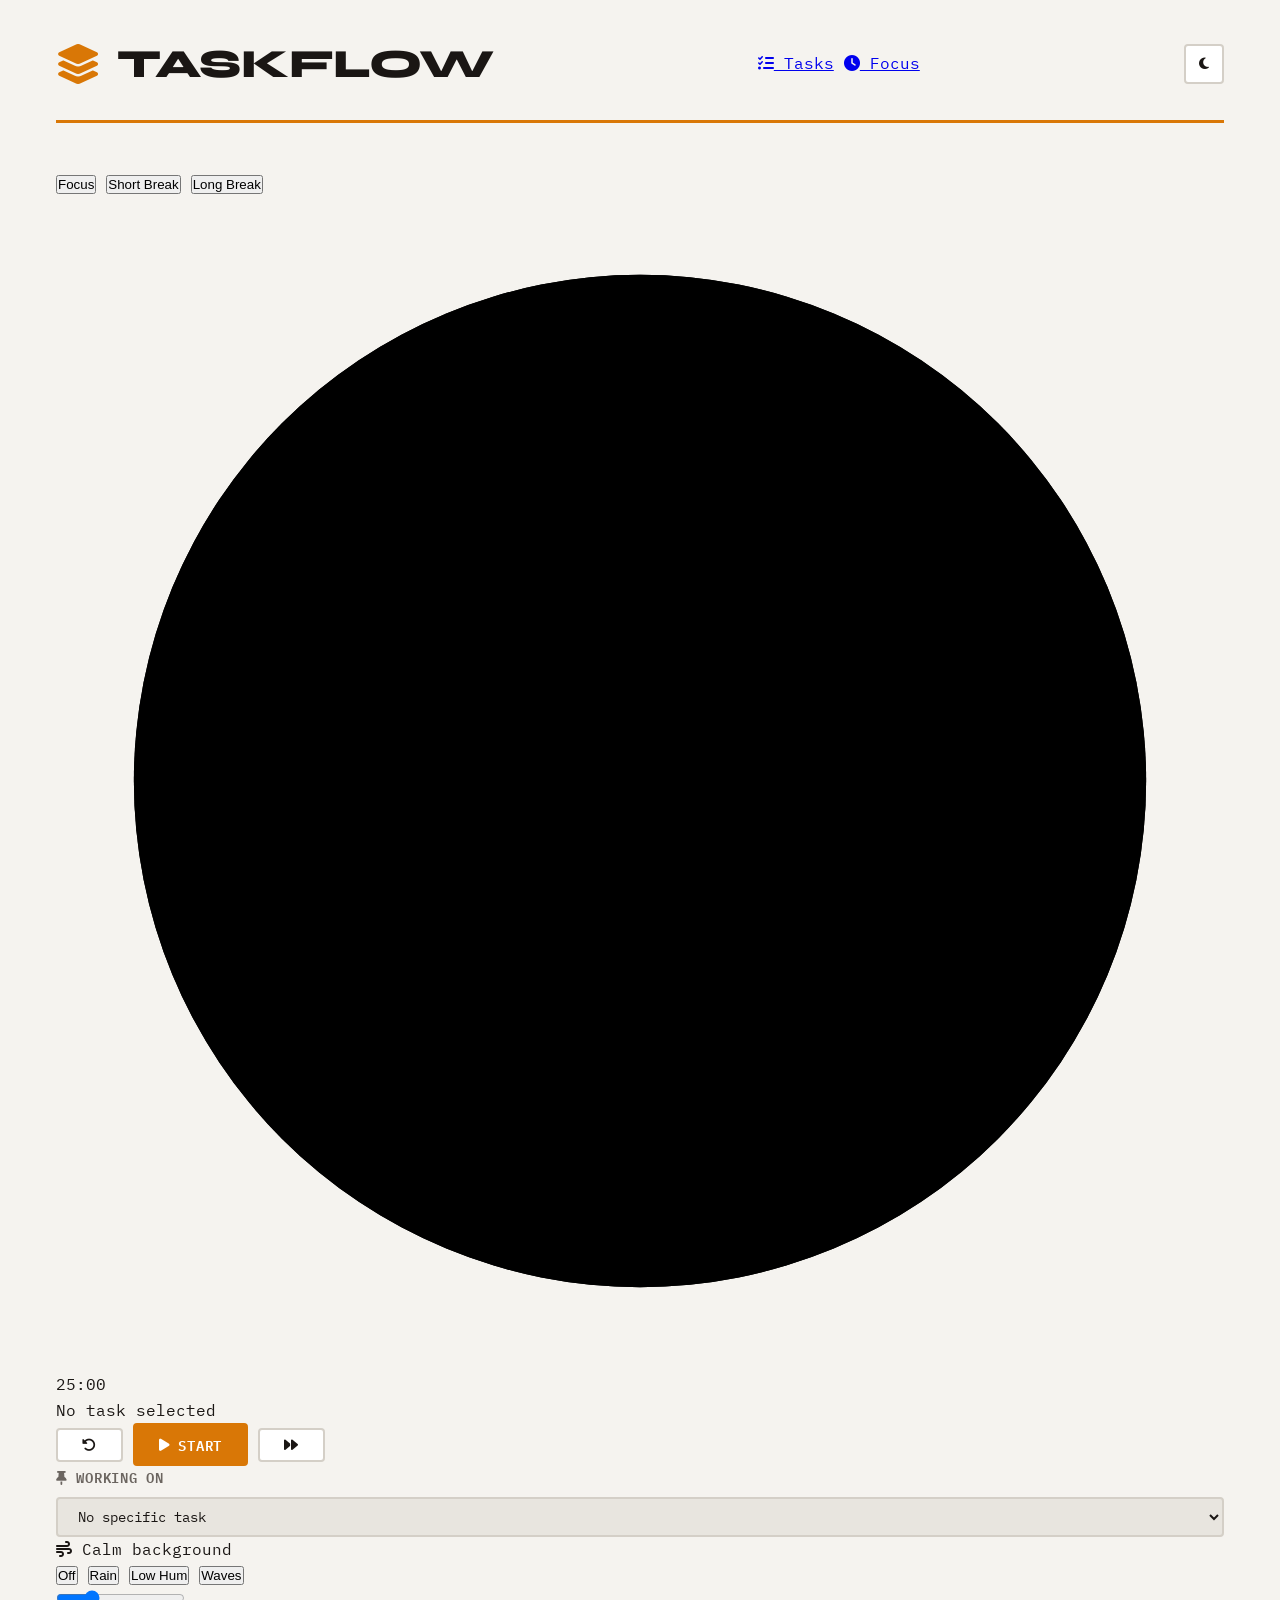
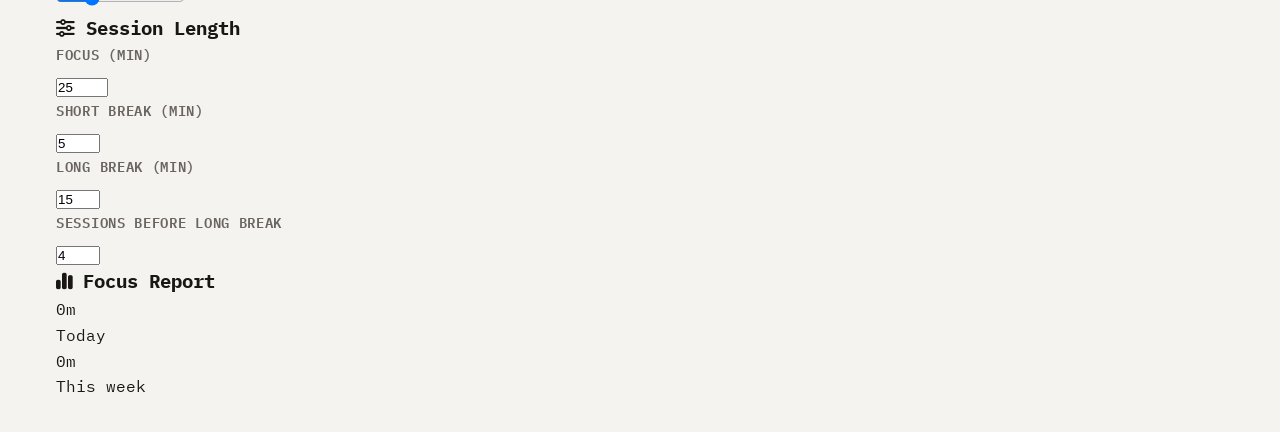
==== focus.html @ b72801f7 "added focus page" ====
<!--
Author: Sonia Amanyi
Purpose: Focus mode — a pomodoro-style timer built on top of TaskFlow's task list.
         Built this after Pomofocus and lifeat.io — wanted something that pulled
         directly from my own task list instead of a separate to-do system.
-->
<!DOCTYPE html>
<html lang="en">
<head>
    <meta charset="UTF-8">
    <meta name="viewport" content="width=device-width, initial-scale=1.0">
    <title>TaskFlow — Focus</title>

    <link rel="stylesheet" href="https://cdnjs.cloudflare.com/ajax/libs/font-awesome/6.4.2/css/all.min.css">
    <link rel="preconnect" href="https://fonts.googleapis.com">
    <link rel="preconnect" href="https://fonts.gstatic.com" crossorigin>
    <link href="https://fonts.googleapis.com/css2?family=Syne:wght@400;600;700;800&family=IBM+Plex+Mono:wght@400;500;600&display=swap" rel="stylesheet">

    <link rel="stylesheet" href="css/style.css">
    <link rel="stylesheet" href="css/animations.css">
    <link rel="stylesheet" href="css/focus.css">
</head>
<body>
    <div class="container">
        <header class="header">
            <div class="header-top">
                <div class="logo-section">
                    <i class="fas fa-layer-group"></i>
                    <h1>TaskFlow</h1>
                </div>
                <nav class="app-nav">
                    <a href="index.html"><i class="fas fa-list-check"></i> Tasks</a>
                    <a href="focus.html" class="active"><i class="fas fa-clock"></i> Focus</a>
                </nav>
                <div class="header-actions">
                    <button class="icon-btn" id="themeToggle" title="Toggle Theme">
                        <i class="fas fa-moon"></i>
                    </button>
                </div>
            </div>
        </header>

        <main class="focus-layout">
            <!-- Timer Column -->
            <section class="focus-main">
                <div class="mode-switch" id="modeSwitch">
                    <button class="mode-btn active" data-mode="focus">Focus</button>
                    <button class="mode-btn" data-mode="short">Short Break</button>
                    <button class="mode-btn" data-mode="long">Long Break</button>
                </div>

                <div class="timer-ring-wrap">
                    <svg class="timer-ring" viewBox="0 0 300 300">
                        <circle class="ring-track" cx="150" cy="150" r="130"></circle>
                        <circle class="ring-progress" id="ringProgress" cx="150" cy="150" r="130"></circle>
                    </svg>
                    <div class="timer-center">
                        <div class="timer-display" id="timerDisplay">25:00</div>
                        <div class="timer-task" id="timerTaskLabel">No task selected</div>
                    </div>
                </div>

                <div class="timer-controls">
                    <button class="btn btn-secondary" id="resetBtn"><i class="fas fa-rotate-left"></i></button>
                    <button class="btn btn-primary btn-lg" id="startPauseBtn"><i class="fas fa-play"></i> Start</button>
                    <button class="btn btn-secondary" id="skipBtn"><i class="fas fa-forward"></i></button>
                </div>

                <div class="session-dots" id="sessionDots"></div>

                <!-- Task picker -->
                <div class="task-picker">
                    <label for="focusTaskSelect"><i class="fas fa-thumbtack"></i> Working on</label>
                    <select id="focusTaskSelect">
                        <option value="">No specific task</option>
                    </select>
                </div>

                <!-- Ambient sound -->
                <div class="ambient-panel">
                    <span class="ambient-label"><i class="fas fa-wind"></i> Calm background</span>
                    <div class="ambient-options" id="ambientOptions">
                        <button class="ambient-btn" data-sound="none">Off</button>
                        <button class="ambient-btn" data-sound="rain">Rain</button>
                        <button class="ambient-btn" data-sound="hum">Low Hum</button>
                        <button class="ambient-btn" data-sound="waves">Waves</button>
                    </div>
                    <input type="range" id="ambientVolume" min="0" max="1" step="0.05" value="0.25">
                </div>
            </section>

            <!-- Sidebar: settings + reports -->
            <aside class="focus-side">
                <div class="side-card">
                    <h3><i class="fas fa-sliders"></i> Session Length</h3>
                    <div class="setting-row">
                        <label for="focusMinutes">Focus (min)</label>
                        <input type="number" id="focusMinutes" min="1" max="120" value="25">
                    </div>
                    <div class="setting-row">
                        <label for="shortBreakMinutes">Short break (min)</label>
                        <input type="number" id="shortBreakMinutes" min="1" max="60" value="5">
                    </div>
                    <div class="setting-row">
                        <label for="longBreakMinutes">Long break (min)</label>
                        <input type="number" id="longBreakMinutes" min="1" max="90" value="15">
                    </div>
                    <div class="setting-row">
                        <label for="sessionsBeforeLongBreak">Sessions before long break</label>
                        <input type="number" id="sessionsBeforeLongBreak" min="1" max="10" value="4">
                    </div>
                </div>

                <div class="side-card">
                    <h3><i class="fas fa-chart-simple"></i> Focus Report</h3>
                    <div class="report-stats">
                        <div class="report-stat">
                            <div class="report-num" id="todayMinutes">0m</div>
                            <div class="report-label">Today</div>
                        </div>
                        <div class="report-stat">
                            <div class="report-num" id="weekMinutes">0m</div>
                            <div class="report-label">This week</div>
                        </div>
                    </div>
                    <div class="week-bars" id="weekBars"></div>
                </div>
            </aside>
        </main>
    </div>

    <audio id="alarmSound" preload="auto"></audio>

    <script src="js/storage.js"></script>
    <script src="js/ambient.js"></script>
    <script src="js/focus.js"></script>
</body>
</html>
---- css/style.css ----
/* ================================
   CSS Variables & Theme Configuration
   ================================ */
:root {
    /* Typography - Distinctive fonts */
    --font-display: 'Syne', sans-serif;
    --font-mono: 'IBM Plex Mono', monospace;
    
    /* Light Theme Colors - Muted earth tones with vibrant accents */
    --color-bg-primary: #f5f3ef;
    --color-bg-secondary: #ffffff;
    --color-bg-tertiary: #e8e5df;
    --color-text-primary: #1a1614;
    --color-text-secondary: #6b6560;
    --color-text-tertiary: #9c948e;
    
    /* Accent Colors - Bold and distinctive */
    --color-accent-primary: #d97706; /* Amber */
    --color-accent-secondary: #059669; /* Emerald */
    --color-accent-tertiary: #dc2626; /* Red */
    
    /* Priority Colors */
    --color-priority-high: #dc2626;
    --color-priority-medium: #f59e0b;
    --color-priority-low: #10b981;
    
    /* UI Elements */
    --color-border: #d4cfc7;
    --color-shadow: rgba(26, 22, 20, 0.08);
    --color-overlay: rgba(26, 22, 20, 0.6);
    
    /* Spacing */
    --spacing-xs: 0.25rem;
    --spacing-sm: 0.5rem;
    --spacing-md: 1rem;
    --spacing-lg: 1.5rem;
    --spacing-xl: 2rem;
    --spacing-2xl: 3rem;
    
    /* Border Radius */
    --radius-sm: 4px;
    --radius-md: 8px;
    --radius-lg: 12px;
    
    /* Transitions */
    --transition-fast: 0.15s ease;
    --transition-base: 0.3s ease;
    --transition-slow: 0.5s ease;
}

/* Dark Theme */
body.dark-theme {
    --color-bg-primary: #1a1614;
    --color-bg-secondary: #2d2823;
    --color-bg-tertiary: #3d3732;
    --color-text-primary: #f5f3ef;
    --color-text-secondary: #c2bdb6;
    --color-text-tertiary: #9c948e;
    
    --color-border: #4a4340;
    --color-shadow: rgba(0, 0, 0, 0.3);
    --color-overlay: rgba(0, 0, 0, 0.7);
}

/* ================================
   Base Styles & Reset
   ================================ */
* {
    margin: 0;
    padding: 0;
    box-sizing: border-box;
}

body {
    font-family: var(--font-mono);
    background-color: var(--color-bg-primary);
    color: var(--color-text-primary);
    line-height: 1.6;
    overflow-x: hidden;
    transition: background-color var(--transition-base), color var(--transition-base);
}

/* Particles Background */
#particles-js {
    position: fixed;
    top: 0;
    left: 0;
    width: 100%;
    height: 100%;
    z-index: -1;
    opacity: 0.4;
}

/* ================================
   Container & Layout
   ================================ */
.container {
    max-width: 1200px;
    margin: 0 auto;
    padding: var(--spacing-xl) var(--spacing-md);
    position: relative;
    z-index: 1;
}

/* ================================
   Header Section
   ================================ */
.header {
    margin-bottom: var(--spacing-2xl);
}

.header-top {
    display: flex;
    justify-content: space-between;
    align-items: center;
    margin-bottom: var(--spacing-xl);
    padding-bottom: var(--spacing-lg);
    border-bottom: 3px solid var(--color-accent-primary);
}

.logo-section {
    display: flex;
    align-items: center;
    gap: var(--spacing-md);
}

.logo-section i {
    font-size: 2.5rem;
    color: var(--color-accent-primary);
}

.logo-section h1 {
    font-family: var(--font-display);
    font-size: 2.5rem;
    font-weight: 800;
    letter-spacing: -0.02em;
    text-transform: uppercase;
}

.header-actions {
    display: flex;
    gap: var(--spacing-sm);
}

/* Stats Container */
.stats-container {
    display: grid;
    grid-template-columns: repeat(auto-fit, minmax(200px, 1fr));
    gap: var(--spacing-md);
}

.stat-card {
    background: var(--color-bg-secondary);
    padding: var(--spacing-lg);
    border: 2px solid var(--color-border);
    border-radius: var(--radius-md);
    text-align: center;
    transition: transform var(--transition-fast), box-shadow var(--transition-fast);
}

.stat-card:hover {
    transform: translateY(-2px);
    box-shadow: 0 4px 12px var(--color-shadow);
}

.stat-number {
    font-family: var(--font-display);
    font-size: 2.5rem;
    font-weight: 700;
    color: var(--color-accent-primary);
    margin-bottom: var(--spacing-xs);
}

.stat-label {
    font-size: 0.875rem;
    text-transform: uppercase;
    letter-spacing: 0.05em;
    color: var(--color-text-secondary);
    font-weight: 500;
}

/* ================================
   Buttons
   ================================ */
.btn {
    font-family: var(--font-mono);
    font-size: 0.875rem;
    font-weight: 600;
    padding: var(--spacing-sm) var(--spacing-lg);
    border: 2px solid transparent;
    border-radius: var(--radius-sm);
    cursor: pointer;
    display: inline-flex;
    align-items: center;
    gap: var(--spacing-sm);
    text-transform: uppercase;
    letter-spacing: 0.05em;
    transition: all var(--transition-fast);
}

.btn-primary {
    background: var(--color-accent-primary);
    color: white;
    border-color: var(--color-accent-primary);
}

.btn-primary:hover {
    background: transparent;
    color: var(--color-accent-primary);
    transform: translateY(-2px);
    box-shadow: 0 4px 12px var(--color-shadow);
}

.btn-secondary {
    background: var(--color-bg-secondary);
    color: var(--color-text-primary);
    border-color: var(--color-border);
}

.btn-secondary:hover {
    border-color: var(--color-text-primary);
    transform: translateY(-2px);
}

.btn-danger {
    background: var(--color-accent-tertiary);
    color: white;
    border-color: var(--color-accent-tertiary);
}

.btn-danger:hover {
    background: transparent;
    color: var(--color-accent-tertiary);
}

.icon-btn {
    background: var(--color-bg-secondary);
    border: 2px solid var(--color-border);
    border-radius: var(--radius-sm);
    width: 40px;
    height: 40px;
    display: flex;
    align-items: center;
    justify-content: center;
    cursor: pointer;
    transition: all var(--transition-fast);
    color: var(--color-text-primary);
}

.icon-btn:hover {
    border-color: var(--color-accent-primary);
    color: var(--color-accent-primary);
    transform: translateY(-2px);
}

/* ================================
   Controls Section
   ================================ */
.controls-section {
    background: var(--color-bg-secondary);
    padding: var(--spacing-lg);
    border: 2px solid var(--color-border);
    border-radius: var(--radius-md);
    margin-bottom: var(--spacing-xl);
}

.control-group {
    display: flex;
    gap: var(--spacing-md);
    margin-bottom: var(--spacing-lg);
    flex-wrap: wrap;
}

.filters-group {
    display: grid;
    grid-template-columns: 2fr repeat(3, 1fr);
    gap: var(--spacing-md);
}

.search-box {
    position: relative;
    display: flex;
    align-items: center;
}

.search-box i {
    position: absolute;
    left: var(--spacing-md);
    color: var(--color-text-tertiary);
}

.search-box input {
    width: 100%;
    padding: var(--spacing-sm) var(--spacing-md) var(--spacing-sm) 2.5rem;
    font-family: var(--font-mono);
    font-size: 0.875rem;
    background: var(--color-bg-tertiary);
    border: 2px solid var(--color-border);
    border-radius: var(--radius-sm);
    color: var(--color-text-primary);
    transition: border-color var(--transition-fast);
}

.search-box input:focus {
    outline: none;
    border-color: var(--color-accent-primary);
}

.filter-item {
    display: flex;
    align-items: center;
    gap: var(--spacing-sm);
}

.filter-item label {
    color: var(--color-text-secondary);
}

.filter-item select {
    flex: 1;
    padding: var(--spacing-sm);
    font-family: var(--font-mono);
    font-size: 0.875rem;
    background: var(--color-bg-tertiary);
    border: 2px solid var(--color-border);
    border-radius: var(--radius-sm);
    color: var(--color-text-primary);
    cursor: pointer;
    transition: border-color var(--transition-fast);
}

.filter-item select:focus {
    outline: none;
    border-color: var(--color-accent-primary);
}

/* ================================
   Tasks Section
   ================================ */
.tasks-section {
    min-height: 400px;
}

#tasksContainer {
    display: grid;
    gap: var(--spacing-md);
}

/* Empty State */
.empty-state {
    text-align: center;
    padding: var(--spacing-2xl);
    background: var(--color-bg-secondary);
    border: 2px dashed var(--color-border);
    border-radius: var(--radius-md);
}

.empty-state i {
    font-size: 4rem;
    color: var(--color-text-tertiary);
    margin-bottom: var(--spacing-md);
}

.empty-state h3 {
    font-family: var(--font-display);
    font-size: 1.5rem;
    font-weight: 700;
    margin-bottom: var(--spacing-sm);
    color: var(--color-text-secondary);
}

.empty-state p {
    color: var(--color-text-tertiary);
}

/* Task Card */
.task-card {
    background: var(--color-bg-secondary);
    border: 2px solid var(--color-border);
    border-radius: var(--radius-md);
    padding: var(--spacing-lg);
    display: grid;
    grid-template-columns: auto 1fr auto;
    gap: var(--spacing-md);
    align-items: start;
    transition: all var(--transition-fast);
    position: relative;
    overflow: hidden;
}

.task-card::before {
    content: '';
    position: absolute;
    left: 0;
    top: 0;
    bottom: 0;
    width: 4px;
    background: var(--priority-color);
    transition: width var(--transition-fast);
}

.task-card:hover::before {
    width: 8px;
}

.task-card:hover {
    transform: translateX(4px);
    box-shadow: 0 4px 12px var(--color-shadow);
}

.task-card.completed {
    opacity: 0.6;
}

.task-card.completed .task-content {
    text-decoration: line-through;
}

/* Task Checkbox */
.task-checkbox {
    position: relative;
    width: 24px;
    height: 24px;
    margin-top: 4px;
}

.task-checkbox input[type="checkbox"] {
    position: absolute;
    opacity: 0;
    cursor: pointer;
    width: 100%;       
    height: 100%;
    z-index: 2; 
}

.task-checkbox .checkmark {
    position: absolute;
    top: 0;
    left: 0;
    width: 24px;
    height: 24px;
    background: var(--color-bg-tertiary);
    border: 2px solid var(--color-border);
    border-radius: var(--radius-sm);
    cursor: pointer;
    transition: all var(--transition-fast);
}

.task-checkbox input:checked ~ .checkmark {
    background: var(--color-accent-secondary);
    border-color: var(--color-accent-secondary);
}

.task-checkbox .checkmark::after {
    content: '\f00c';
    font-family: 'Font Awesome 6 Free';
    font-weight: 900;
    position: absolute;
    display: none;
    left: 50%;
    top: 50%;
    transform: translate(-50%, -50%);
    color: white;
    font-size: 0.75rem;
}

.task-checkbox input:checked ~ .checkmark::after {
    display: block;
}

/* Task Content */
.task-content {
    flex: 1;
}

.task-header {
    display: flex;
    align-items: center;
    gap: var(--spacing-sm);
    margin-bottom: var(--spacing-sm);
}

.task-title {
    font-family: var(--font-display);
    font-size: 1.125rem;
    font-weight: 600;
    color: var(--color-text-primary);
}

.task-category {
    display: inline-block;
    padding: var(--spacing-xs) var(--spacing-sm);
    background: var(--category-color);
    color: white;
    font-size: 0.75rem;
    font-weight: 600;
    border-radius: var(--radius-sm);
    text-transform: uppercase;
    letter-spacing: 0.05em;
}

.task-priority {
    display: inline-flex;
    align-items: center;
    gap: 0.25rem;
    padding: var(--spacing-xs) var(--spacing-sm);
    font-size: 0.75rem;
    font-weight: 600;
    border-radius: var(--radius-sm);
    text-transform: uppercase;
    letter-spacing: 0.05em;
}

.task-priority.high {
    background: rgba(220, 38, 38, 0.1);
    color: var(--color-priority-high);
}

.task-priority.medium {
    background: rgba(245, 158, 11, 0.1);
    color: var(--color-priority-medium);
}

.task-priority.low {
    background: rgba(16, 185, 129, 0.1);
    color: var(--color-priority-low);
}

.task-description {
    color: var(--color-text-secondary);
    margin-bottom: var(--spacing-sm);
    line-height: 1.5;
}

.task-meta {
    display: flex;
    align-items: center;
    gap: var(--spacing-md);
    font-size: 0.875rem;
    color: var(--color-text-tertiary);
}

.task-meta i {
    margin-right: 0.25rem;
}

/* Task Actions */
.task-actions {
    display: flex;
    gap: var(--spacing-xs);
}

.task-actions .icon-btn {
    width: 36px;
    height: 36px;
}

/* ================================
   Modal Styles
   ================================ */
.modal-overlay {
    position: fixed;
    top: 0;
    left: 0;
    width: 100%;
    height: 100%;
    background: var(--color-overlay);
    display: none;
    align-items: center;
    justify-content: center;
    z-index: 1000;
    padding: var(--spacing-md);
}

.modal-overlay.active {
    display: flex;
}

.modal-content {
    background: var(--color-bg-secondary);
    border: 2px solid var(--color-border);
    border-radius: var(--radius-lg);
    max-width: 600px;
    width: 100%;
    max-height: 90vh;
    overflow-y: auto;
    box-shadow: 0 20px 60px var(--color-shadow);
}

.modal-small {
    max-width: 400px;
}

.modal-header {
    padding: var(--spacing-lg);
    border-bottom: 2px solid var(--color-border);
    display: flex;
    justify-content: space-between;
    align-items: center;
}

.modal-header h2 {
    font-family: var(--font-display);
    font-size: 1.5rem;
    font-weight: 700;
    text-transform: uppercase;
}

.modal-footer {
    padding: var(--spacing-lg);
    border-top: 2px solid var(--color-border);
    display: flex;
    gap: var(--spacing-md);
    justify-content: flex-end;
}

/* ================================
   Form Styles
   ================================ */
form {
    padding: var(--spacing-lg);
}

.form-group {
    margin-bottom: var(--spacing-lg);
}

.form-row {
    display: grid;
    grid-template-columns: 1fr 1fr;
    gap: var(--spacing-md);
}

label {
    display: block;
    font-size: 0.875rem;
    font-weight: 600;
    text-transform: uppercase;
    letter-spacing: 0.05em;
    color: var(--color-text-secondary);
    margin-bottom: var(--spacing-sm);
}

input[type="text"],
input[type="date"],
textarea,
select {
    width: 100%;
    padding: var(--spacing-sm) var(--spacing-md);
    font-family: var(--font-mono);
    font-size: 0.875rem;
    background: var(--color-bg-tertiary);
    border: 2px solid var(--color-border);
    border-radius: var(--radius-sm);
    color: var(--color-text-primary);
    transition: border-color var(--transition-fast);
}

input:focus,
textarea:focus,
select:focus {
    outline: none;
    border-color: var(--color-accent-primary);
}

textarea {
    resize: vertical;
    min-height: 80px;
}

.category-input-group {
    display: flex;
    gap: var(--spacing-sm);
}

.category-input-group select {
    flex: 1;
}

/* Color Picker */
.color-picker {
    display: flex;
    align-items: center;
    gap: var(--spacing-md);
}

.color-picker input[type="color"] {
    width: 60px;
    height: 40px;
    padding: 2px;
    cursor: pointer;
}

.color-value {
    font-family: var(--font-mono);
    font-weight: 600;
    color: var(--color-text-secondary);
}

/* Confirm Modal */
.confirm-modal {
    text-align: center;
}

.confirm-icon {
    font-size: 3rem;
    color: var(--color-accent-tertiary);
    margin: var(--spacing-lg) 0;
}

.confirm-modal h3 {
    font-family: var(--font-display);
    font-size: 1.25rem;
    font-weight: 700;
    margin-bottom: var(--spacing-sm);
}

.confirm-modal p {
    color: var(--color-text-secondary);
    margin-bottom: var(--spacing-lg);
}

/* ================================
   Responsive Design
   ================================ */
@media (max-width: 768px) {
    .logo-section h1 {
        font-size: 1.75rem;
    }

    .stats-container {
        grid-template-columns: 1fr;
    }

    .filters-group {
        grid-template-columns: 1fr;
    }

    .form-row {
        grid-template-columns: 1fr;
    }

    .control-group {
        flex-direction: column;
    }

    .control-group .btn {
        width: 100%;
        justify-content: center;
    }
}

/* ================================
   Scrollbar Styling
   ================================ */
::-webkit-scrollbar {
    width: 8px;
    height: 8px;
}

::-webkit-scrollbar-track {
    background: var(--color-bg-tertiary);
}

::-webkit-scrollbar-thumb {
    background: var(--color-border);
    border-radius: var(--radius-sm);
}

::-webkit-scrollbar-thumb:hover {
    background: var(--color-text-tertiary);
}
---- css/animations.css ----
/* ================================
   Keyframe Animations
   ================================ */

/* Fade In Up */
@keyframes fadeInUp {
    from {
        opacity: 0;
        transform: translateY(20px);
    }
    to {
        opacity: 1;
        transform: translateY(0);
    }
}

/* Slide In Right */
@keyframes slideInRight {
    from {
        opacity: 0;
        transform: translateX(30px);
    }
    to {
        opacity: 1;
        transform: translateX(0);
    }
}

/* Slide In Left */
@keyframes slideInLeft {
    from {
        opacity: 0;
        transform: translateX(-30px);
    }
    to {
        opacity: 1;
        transform: translateX(0);
    }
}

/* Scale In */
@keyframes scaleIn {
    from {
        opacity: 0;
        transform: scale(0.9);
    }
    to {
        opacity: 1;
        transform: scale(1);
    }
}

/* Bounce In */
@keyframes bounceIn {
    0% {
        opacity: 0;
        transform: scale(0.3);
    }
    50% {
        opacity: 1;
        transform: scale(1.05);
    }
    70% {
        transform: scale(0.9);
    }
    100% {
        transform: scale(1);
    }
}

/* Shake */
@keyframes shake {
    0%, 100% {
        transform: translateX(0);
    }
    10%, 30%, 50%, 70%, 90% {
        transform: translateX(-5px);
    }
    20%, 40%, 60%, 80% {
        transform: translateX(5px);
    }
}

/* Pulse */
@keyframes pulse {
    0% {
        transform: scale(1);
    }
    50% {
        transform: scale(1.05);
    }
    100% {
        transform: scale(1);
    }
}

/* Slide Out Right */
@keyframes slideOutRight {
    from {
        opacity: 1;
        transform: translateX(0);
    }
    to {
        opacity: 0;
        transform: translateX(100px);
    }
}

/* Fade Out */
@keyframes fadeOut {
    from {
        opacity: 1;
    }
    to {
        opacity: 0;
    }
}

/* ================================
   Animation Classes
   ================================ */

/* Task Card Entrance Animation */
.task-card {
    animation: slideInRight 0.4s ease-out;
}

.task-card:nth-child(even) {
    animation: slideInLeft 0.4s ease-out;
}

/* Task Card Removal Animation */
.task-card.removing {
    animation: slideOutRight 0.4s ease-out forwards;
}

/* Modal Entrance */
.modal-overlay.active .modal-content {
    animation: scaleIn 0.3s ease-out;
}

/* Button Hover Animations */
.btn {
    position: relative;
    overflow: hidden;
}

.btn::before {
    content: '';
    position: absolute;
    top: 50%;
    left: 50%;
    width: 0;
    height: 0;
    border-radius: 50%;
    background: rgba(255, 255, 255, 0.1);
    transform: translate(-50%, -50%);
    transition: width 0.5s, height 0.5s;
}

.btn:hover::before {
    width: 300px;
    height: 300px;
}

/* Icon Button Rotation on Hover */
.icon-btn:hover i {
    animation: pulse 0.5s ease;
}

/* Loading State */
.loading {
    position: relative;
    pointer-events: none;
}

.loading::after {
    content: '';
    position: absolute;
    top: 50%;
    left: 50%;
    width: 20px;
    height: 20px;
    margin: -10px 0 0 -10px;
    border: 2px solid var(--color-accent-primary);
    border-top-color: transparent;
    border-radius: 50%;
    animation: spin 0.8s linear infinite;
}

@keyframes spin {
    to {
        transform: rotate(360deg);
    }
}

/* Checkbox Animation */
.task-checkbox .checkmark {
    transition: all 0.3s cubic-bezier(0.68, -0.55, 0.265, 1.55);
}

.task-checkbox input:checked ~ .checkmark {
    transform: scale(1.1);
}

.task-checkbox input:checked ~ .checkmark::after {
    animation: checkmarkBounce 0.4s ease-out;
}

@keyframes checkmarkBounce {
    0% {
        transform: translate(-50%, -50%) scale(0);
    }
    50% {
        transform: translate(-50%, -50%) scale(1.2);
    }
    100% {
        transform: translate(-50%, -50%) scale(1);
    }
}

/* Stats Counter Animation */
.stat-number {
    transition: all 0.5s cubic-bezier(0.68, -0.55, 0.265, 1.55);
}

.stat-number.updating {
    animation: pulse 0.5s ease;
}

/* Empty State Animation */
.empty-state {
    animation: fadeInUp 0.6s ease-out;
}

.empty-state i {
    animation: bounceIn 0.8s ease-out 0.2s both;
}

/* Form Input Focus Animation */
input:focus,
textarea:focus,
select:focus {
    animation: inputFocus 0.3s ease-out;
}

@keyframes inputFocus {
    0% {
        transform: scale(1);
    }
    50% {
        transform: scale(1.02);
    }
    100% {
        transform: scale(1);
    }
}

/* Theme Toggle Animation */
#themeToggle i {
    transition: transform 0.5s ease;
}

body.dark-theme #themeToggle i {
    transform: rotate(360deg);
}

/* Category Tag Hover */
.task-category {
    transition: all 0.3s ease;
}

.task-category:hover {
    transform: scale(1.05);
    box-shadow: 0 2px 8px rgba(0, 0, 0, 0.2);
}

/* Priority Badge Animation */
.task-priority {
    transition: all 0.3s ease;
}

.task-priority::before {
    content: '';
    display: inline-block;
    width: 6px;
    height: 6px;
    border-radius: 50%;
    margin-right: 4px;
    animation: pulse 2s ease-in-out infinite;
}

.task-priority.high::before {
    background: var(--color-priority-high);
}

.task-priority.medium::before {
    background: var(--color-priority-medium);
}

.task-priority.low::before {
    background: var(--color-priority-low);
}

/* Success Flash Animation */
@keyframes successFlash {
    0%, 100% {
        background: var(--color-bg-secondary);
    }
    50% {
        background: rgba(16, 185, 129, 0.1);
    }
}

.success-flash {
    animation: successFlash 0.6s ease-out;
}

/* Error Shake Animation */
.error-shake {
    animation: shake 0.5s ease-out;
}

/* Stagger Animation for Task Lists */
.task-card:nth-child(1) {
    animation-delay: 0.05s;
}

.task-card:nth-child(2) {
    animation-delay: 0.1s;
}

.task-card:nth-child(3) {
    animation-delay: 0.15s;
}

.task-card:nth-child(4) {
    animation-delay: 0.2s;
}

.task-card:nth-child(5) {
    animation-delay: 0.25s;
}

/* Reduced Motion Support */
@media (prefers-reduced-motion: reduce) {
    *,
    *::before,
    *::after {
        animation-duration: 0.01ms !important;
        animation-iteration-count: 1 !important;
        transition-duration: 0.01ms !important;
    }
}

/* ================================
   Hover Effects
   ================================ */

/* Card Lift Effect */
.task-card {
    will-change: transform;
}

/* Button Press Effect */
.btn:active,
.icon-btn:active {
    transform: translateY(0) scale(0.98);
}

/* Smooth Color Transitions */
* {
    transition-property: color, background-color, border-color;
    transition-duration: 0.2s;
    transition-timing-function: ease;
}

/* Exclude position and transform from default transitions */
*:not(.task-card):not(.btn):not(.icon-btn) {
    transition-property: color, background-color, border-color;
}
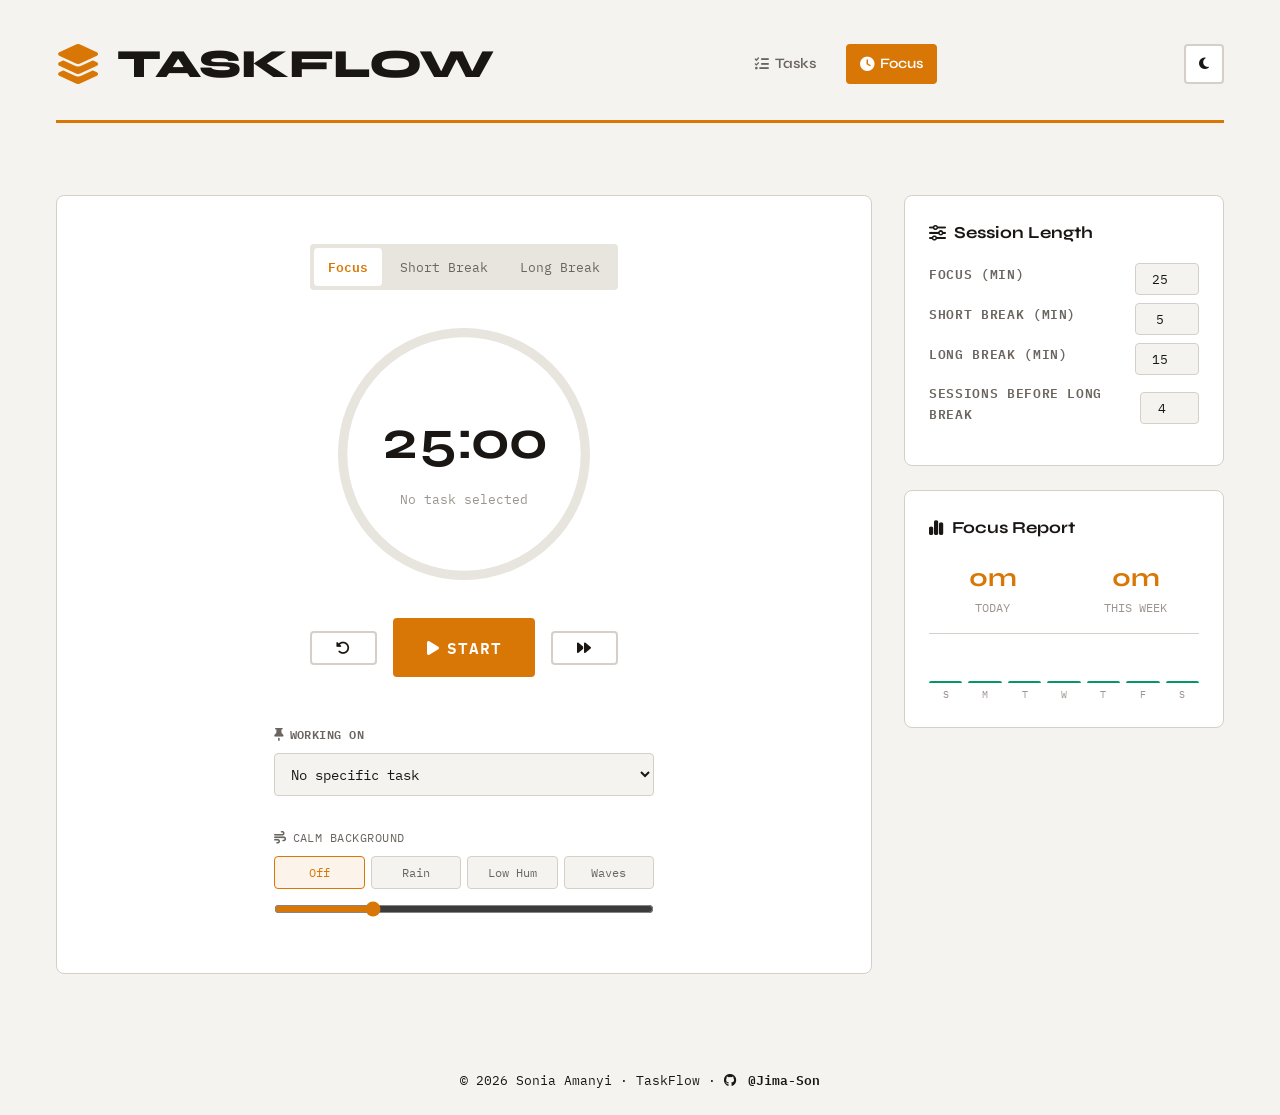
==== commit fa6663b5: "Add site footer to index and focus pages" ====
--- a/focus.html
+++ b/focus.html
@@ -134,5 +134,13 @@
     <script src="js/storage.js"></script>
     <script src="js/ambient.js"></script>
     <script src="js/focus.js"></script>
+    <footer class="site-footer">
+    <p>
+        © 2026 Sonia Amanyi · TaskFlow ·
+        <a href="https://github.com/Jima-Son" target="_blank" rel="noopener noreferrer">
+            <i class="fab fa-github"></i> @Jima-Son
+        </a>
+    </p>
+</footer>
 </body>
 </html>
--- a/css/style.css
+++ b/css/style.css
@@ -770,3 +770,36 @@
 ::-webkit-scrollbar-thumb:hover {
     background: var(--color-text-tertiary);
 }
+/* =========================
+   Site Footer
+   ========================= */
+
+.site-footer {
+    width: 100%;
+    padding: 24px 20px;
+    margin-top: 40px;
+    text-align: center;
+    font-family: 'IBM Plex Mono', monospace;
+    font-size: 0.8rem;
+    color: var(--text-muted);
+    border-top: 1px solid var(--border-color);
+}
+
+.site-footer p {
+    margin: 0;
+}
+
+.site-footer a {
+    color: inherit;
+    text-decoration: none;
+    font-weight: 600;
+    transition: color 0.2s ease;
+}
+
+.site-footer a:hover {
+    color: var(--primary-color);
+}
+
+.site-footer i {
+    margin-right: 4px;
+}
--- a/css/focus.css
+++ b/css/focus.css
@@ -0,0 +1,315 @@
+/* ================================
+   Focus Page — built on top of TaskFlow's existing tokens
+   ================================ */
+
+.app-nav {
+    display: flex;
+    gap: var(--spacing-md);
+}
+.app-nav a {
+    display: flex;
+    align-items: center;
+    gap: 6px;
+    padding: 8px 14px;
+    border-radius: var(--radius-sm);
+    color: var(--color-text-secondary);
+    text-decoration: none;
+    font-family: var(--font-display);
+    font-weight: 600;
+    font-size: 0.9rem;
+    transition: var(--transition-fast);
+}
+.app-nav a:hover { color: var(--color-text-primary); background: var(--color-bg-tertiary); }
+.app-nav a.active { color: var(--color-bg-secondary); background: var(--color-accent-primary); }
+
+.focus-layout {
+    display: grid;
+    grid-template-columns: 1fr 320px;
+    gap: var(--spacing-xl);
+    align-items: start;
+    padding-top: var(--spacing-lg);
+}
+@media (max-width: 860px) {
+    .focus-layout { grid-template-columns: 1fr; }
+}
+
+.focus-main {
+    background: var(--color-bg-secondary);
+    border: 1px solid var(--color-border);
+    border-radius: var(--radius-md);
+    padding: var(--spacing-2xl) var(--spacing-xl);
+    display: flex;
+    flex-direction: column;
+    align-items: center;
+    gap: var(--spacing-lg);
+}
+
+.mode-switch {
+    display: flex;
+    gap: 4px;
+    background: var(--color-bg-tertiary);
+    padding: 4px;
+    border-radius: var(--radius-sm);
+}
+.mode-btn {
+    border: none;
+    background: transparent;
+    color: var(--color-text-secondary);
+    font-family: var(--font-mono);
+    font-size: 0.82rem;
+    padding: 8px 14px;
+    border-radius: var(--radius-sm);
+    cursor: pointer;
+    transition: var(--transition-fast);
+}
+.mode-btn.active {
+    background: var(--color-bg-secondary);
+    color: var(--color-accent-primary);
+    font-weight: 600;
+}
+
+.timer-ring-wrap {
+    position: relative;
+    width: 280px;
+    height: 280px;
+}
+.timer-ring { width: 100%; height: 100%; transform: rotate(-90deg); }
+.ring-track {
+    fill: none;
+    stroke: var(--color-bg-tertiary);
+    stroke-width: 10;
+}
+.ring-progress {
+    fill: none;
+    stroke: var(--color-accent-primary);
+    stroke-width: 10;
+    stroke-linecap: round;
+    stroke-dasharray: 816.8;
+    stroke-dashoffset: 0;
+    transition: stroke-dashoffset 1s linear, stroke 0.3s ease;
+}
+.timer-center {
+    position: absolute;
+    inset: 0;
+    display: flex;
+    flex-direction: column;
+    align-items: center;
+    justify-content: center;
+    text-align: center;
+}
+.timer-display {
+    font-family: var(--font-display);
+    font-size: 3.4rem;
+    font-weight: 700;
+    letter-spacing: -0.02em;
+    color: var(--color-text-primary);
+    font-variant-numeric: tabular-nums;
+}
+.timer-task {
+    font-family: var(--font-mono);
+    font-size: 0.8rem;
+    color: var(--color-text-tertiary);
+    margin-top: 6px;
+    max-width: 200px;
+    overflow: hidden;
+    text-overflow: ellipsis;
+    white-space: nowrap;
+}
+
+.timer-controls {
+    display: flex;
+    align-items: center;
+    gap: var(--spacing-md);
+}
+.btn-lg { padding: 14px 32px; font-size: 1rem; }
+
+.session-dots {
+    display: flex;
+    gap: 8px;
+}
+.session-dot {
+    width: 8px; height: 8px;
+    border-radius: 50%;
+    background: var(--color-bg-tertiary);
+    transition: var(--transition-fast);
+}
+.session-dot.done { background: var(--color-accent-primary); }
+
+.task-picker, .ambient-panel {
+    width: 100%;
+    max-width: 380px;
+}
+.task-picker label, .ambient-label {
+    display: flex;
+    align-items: center;
+    gap: 6px;
+    font-family: var(--font-mono);
+    font-size: 0.78rem;
+    color: var(--color-text-secondary);
+    margin-bottom: 8px;
+    text-transform: uppercase;
+    letter-spacing: 0.04em;
+}
+#focusTaskSelect {
+    width: 100%;
+    padding: 10px 12px;
+    border: 1px solid var(--color-border);
+    border-radius: var(--radius-sm);
+    background: var(--color-bg-primary);
+    color: var(--color-text-primary);
+    font-family: var(--font-mono);
+    font-size: 0.9rem;
+}
+
+.ambient-panel { margin-top: var(--spacing-sm); }
+.ambient-options {
+    display: flex;
+    gap: 6px;
+    margin-bottom: 10px;
+}
+.ambient-btn {
+    flex: 1;
+    padding: 8px 6px;
+    border: 1px solid var(--color-border);
+    background: var(--color-bg-primary);
+    color: var(--color-text-secondary);
+    border-radius: var(--radius-sm);
+    font-family: var(--font-mono);
+    font-size: 0.75rem;
+    cursor: pointer;
+    transition: var(--transition-fast);
+}
+.ambient-btn.active {
+    border-color: var(--color-accent-primary);
+    color: var(--color-accent-primary);
+    background: rgba(217, 119, 6, 0.08);
+}
+#ambientVolume { width: 100%; accent-color: var(--color-accent-primary); }
+
+.focus-side {
+    display: flex;
+    flex-direction: column;
+    gap: var(--spacing-lg);
+}
+.side-card {
+    background: var(--color-bg-secondary);
+    border: 1px solid var(--color-border);
+    border-radius: var(--radius-md);
+    padding: var(--spacing-lg);
+}
+.side-card h3 {
+    font-family: var(--font-display);
+    font-size: 1.05rem;
+    display: flex;
+    align-items: center;
+    gap: 8px;
+    margin-bottom: var(--spacing-md);
+    color: var(--color-text-primary);
+}
+.setting-row {
+    display: flex;
+    justify-content: space-between;
+    align-items: center;
+    margin-bottom: var(--spacing-sm);
+    gap: var(--spacing-sm);
+}
+.setting-row label {
+    font-family: var(--font-mono);
+    font-size: 0.82rem;
+    color: var(--color-text-secondary);
+}
+.setting-row input {
+    width: 64px;
+    padding: 6px 8px;
+    border: 1px solid var(--color-border);
+    border-radius: var(--radius-sm);
+    background: var(--color-bg-primary);
+    color: var(--color-text-primary);
+    font-family: var(--font-mono);
+    text-align: center;
+}
+
+.report-stats {
+    display: flex;
+    gap: var(--spacing-md);
+    margin-bottom: var(--spacing-md);
+}
+.report-stat { flex: 1; text-align: center; }
+.report-num {
+    font-family: var(--font-display);
+    font-size: 1.6rem;
+    font-weight: 700;
+    color: var(--color-accent-primary);
+}
+.report-label {
+    font-family: var(--font-mono);
+    font-size: 0.72rem;
+    color: var(--color-text-tertiary);
+    text-transform: uppercase;
+}
+.week-bars {
+    display: flex;
+    align-items: flex-end;
+    gap: 6px;
+    height: 70px;
+    border-top: 1px solid var(--color-border);
+    padding-top: 10px;
+}
+.week-bar-col {
+    flex: 1;
+    display: flex;
+    flex-direction: column;
+    align-items: center;
+    gap: 4px;
+    height: 100%;
+    justify-content: flex-end;
+}
+.week-bar {
+    width: 100%;
+    background: var(--color-accent-secondary);
+    border-radius: 2px 2px 0 0;
+    min-height: 2px;
+    transition: height 0.4s ease;
+}
+.week-bar-day {
+    font-family: var(--font-mono);
+    font-size: 0.62rem;
+    color: var(--color-text-tertiary);
+}
+
+/* Break mode tint */
+body.mode-short .ring-progress, body.mode-long .ring-progress { stroke: var(--color-accent-secondary); }
+
+/* =========================
+   Site Footer
+   ========================= */
+
+.site-footer {
+    width: 100%;
+    padding: 24px 20px;
+    margin-top: 40px;
+    text-align: center;
+    font-family: 'IBM Plex Mono', monospace;
+    font-size: 0.8rem;
+    color: var(--text-muted);
+    border-top: 1px solid var(--border-color);
+}
+
+.site-footer p {
+    margin: 0;
+}
+
+.site-footer a {
+    color: inherit;
+    text-decoration: none;
+    font-weight: 600;
+    transition: color 0.2s ease;
+}
+
+.site-footer a:hover {
+    color: var(--primary-color);
+}
+
+.site-footer i {
+    margin-right: 4px;
+}
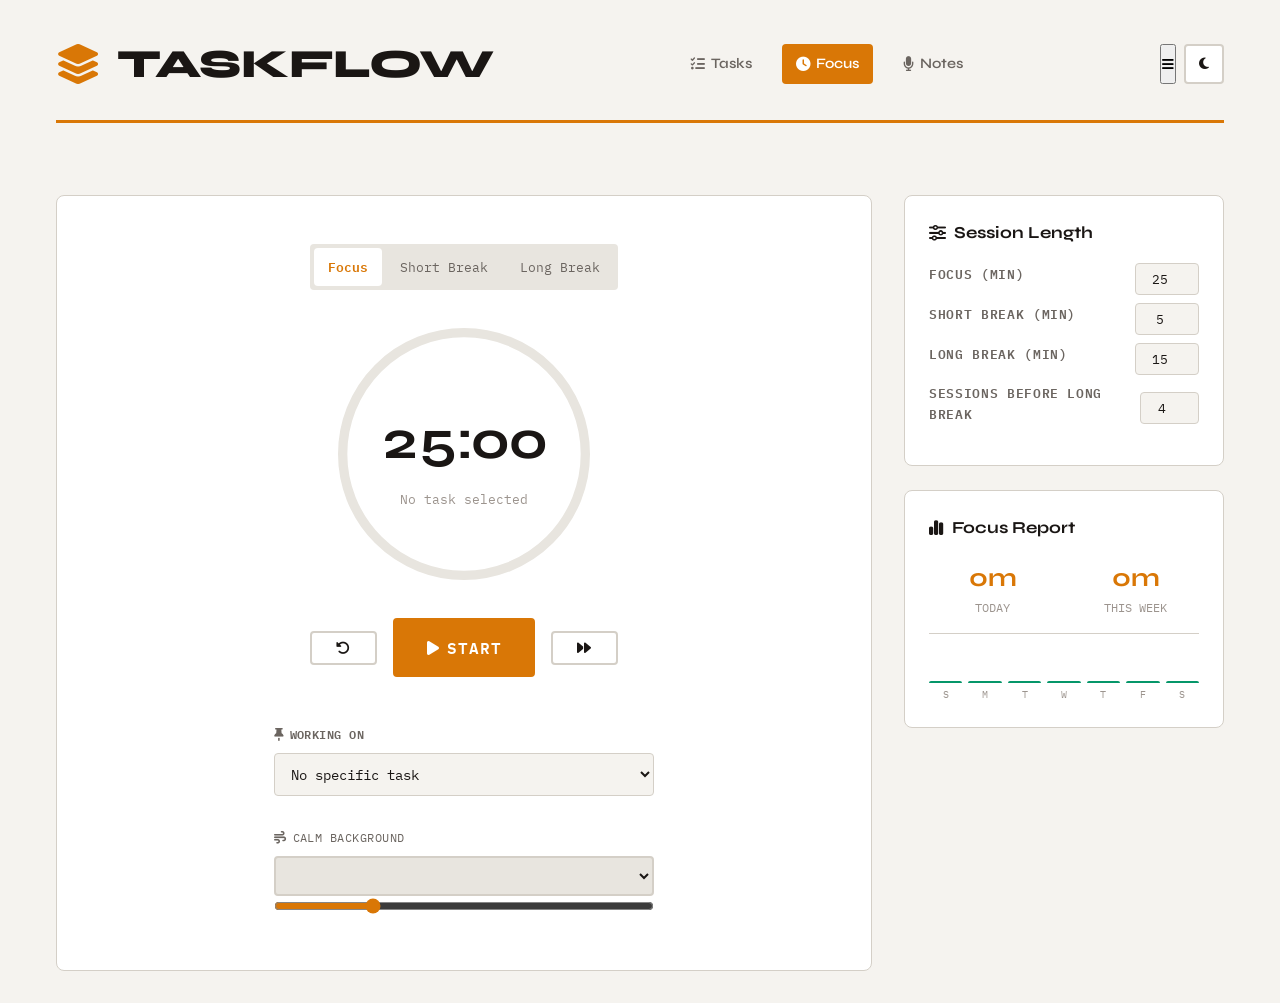
==== commit 63f59e85: "Add notes tab with voice dictation and save functionality" ====
--- a/focus.html
+++ b/focus.html
@@ -28,11 +28,13 @@
                     <i class="fas fa-layer-group"></i>
                     <h1>TaskFlow</h1>
                 </div>
-                <nav class="app-nav">
+                <nav class="app-nav" id="appNav">
                     <a href="index.html"><i class="fas fa-list-check"></i> Tasks</a>
                     <a href="focus.html" class="active"><i class="fas fa-clock"></i> Focus</a>
+                    <a href="notes.html"><i class="fas fa-microphone"></i> Notes</a>
                 </nav>
                 <div class="header-actions">
+                    <button class="nav-toggle" id="navToggle"><i class="fas fa-bars"></i></button>
                     <button class="icon-btn" id="themeToggle" title="Toggle Theme">
                         <i class="fas fa-moon"></i>
                     </button>
@@ -79,12 +81,7 @@
                 <!-- Ambient sound -->
                 <div class="ambient-panel">
                     <span class="ambient-label"><i class="fas fa-wind"></i> Calm background</span>
-                    <div class="ambient-options" id="ambientOptions">
-                        <button class="ambient-btn" data-sound="none">Off</button>
-                        <button class="ambient-btn" data-sound="rain">Rain</button>
-                        <button class="ambient-btn" data-sound="hum">Low Hum</button>
-                        <button class="ambient-btn" data-sound="waves">Waves</button>
-                    </div>
+                    <select id="ambientSelect" class="ambient-select"></select>
                     <input type="range" id="ambientVolume" min="0" max="1" step="0.05" value="0.25">
                 </div>
             </section>
@@ -129,18 +126,11 @@
         </main>
     </div>
 
-    <audio id="alarmSound" preload="auto"></audio>
+    <audio id="alarmSound" src="audio/alarm.mp3" preload="auto"></audio>
 
     <script src="js/storage.js"></script>
+    <script src="js/ui.js"></script>
     <script src="js/ambient.js"></script>
     <script src="js/focus.js"></script>
-    <footer class="site-footer">
-    <p>
-        © 2026 Sonia Amanyi · TaskFlow ·
-        <a href="https://github.com/Jima-Son" target="_blank" rel="noopener noreferrer">
-            <i class="fab fa-github"></i> @Jima-Son
-        </a>
-    </p>
-</footer>
 </body>
 </html>
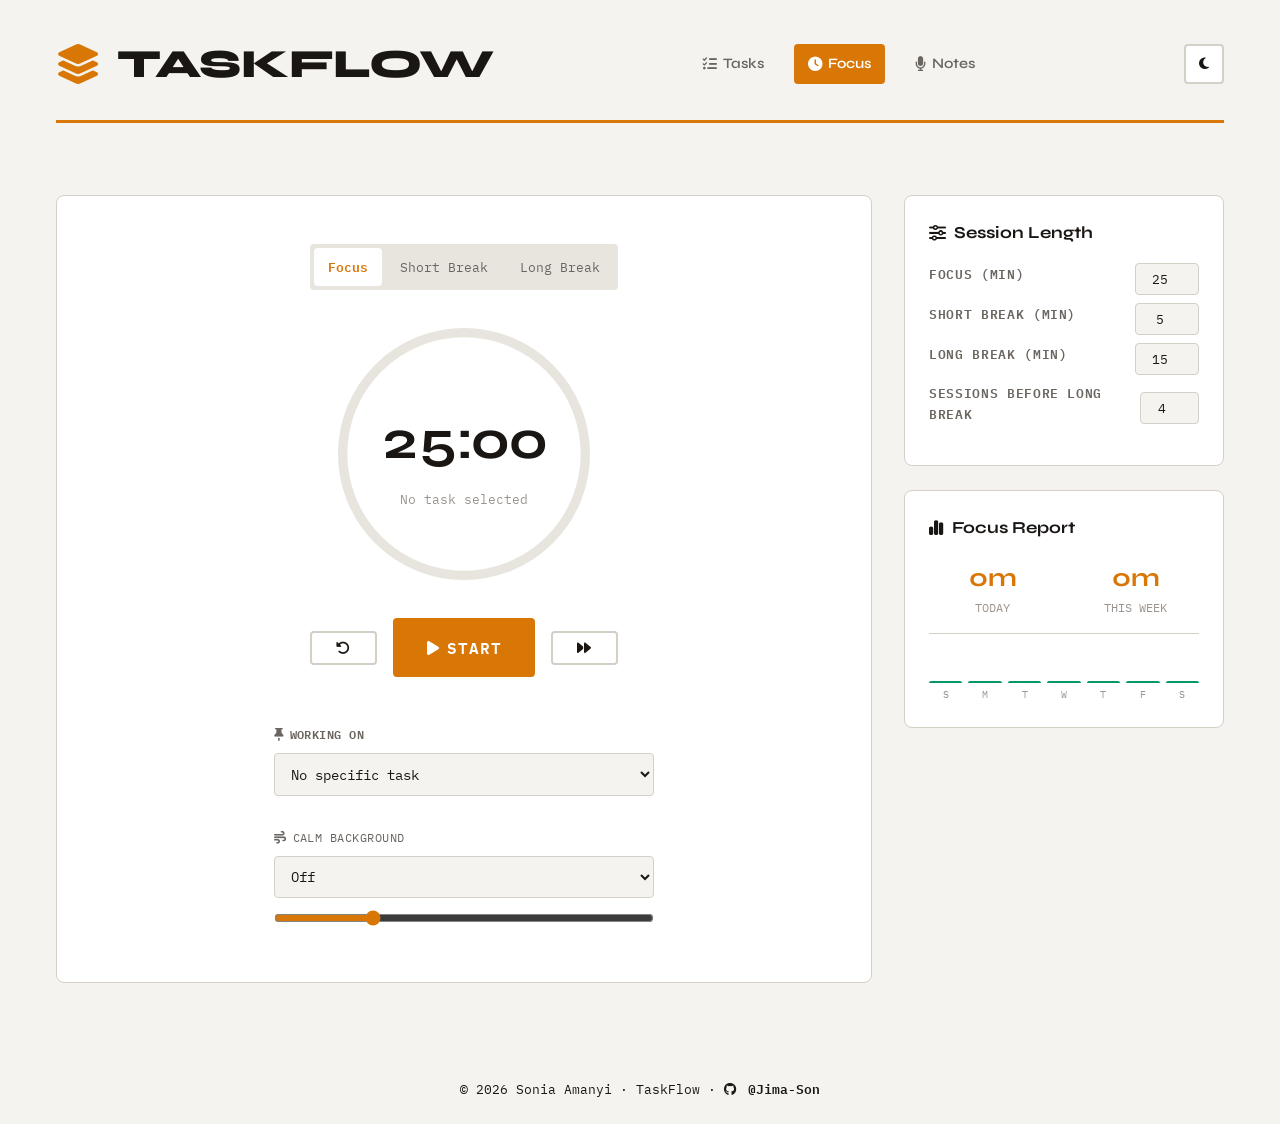
==== commit 525d698d: "Add site footer to index, focus, and notes pages" ====
--- a/focus.html
+++ b/focus.html
@@ -132,5 +132,14 @@
     <script src="js/ui.js"></script>
     <script src="js/ambient.js"></script>
     <script src="js/focus.js"></script>
+
+    <footer class="site-footer">
+    <p>
+        © 2026 Sonia Amanyi · TaskFlow ·
+        <a href="https://github.com/Jima-Son" target="_blank" rel="noopener noreferrer">
+            <i class="fab fa-github"></i> @Jima-Son
+        </a>
+    </p>
+</footer>
 </body>
 </html>
--- a/css/focus.css
+++ b/css/focus.css
@@ -162,27 +162,16 @@
 }
 
 .ambient-panel { margin-top: var(--spacing-sm); }
-.ambient-options {
-    display: flex;
-    gap: 6px;
+.ambient-select {
+    width: 100%;
+    padding: 10px 12px;
     margin-bottom: 10px;
-}
-.ambient-btn {
-    flex: 1;
-    padding: 8px 6px;
-    border: 1px solid var(--color-border);
+    border: 1px solid var(--color-border);
+    border-radius: var(--radius-sm);
     background: var(--color-bg-primary);
-    color: var(--color-text-secondary);
-    border-radius: var(--radius-sm);
-    font-family: var(--font-mono);
-    font-size: 0.75rem;
-    cursor: pointer;
-    transition: var(--transition-fast);
-}
-.ambient-btn.active {
-    border-color: var(--color-accent-primary);
-    color: var(--color-accent-primary);
-    background: rgba(217, 119, 6, 0.08);
+    color: var(--color-text-primary);
+    font-family: var(--font-mono);
+    font-size: 0.85rem;
 }
 #ambientVolume { width: 100%; accent-color: var(--color-accent-primary); }
 
@@ -280,36 +269,43 @@
 /* Break mode tint */
 body.mode-short .ring-progress, body.mode-long .ring-progress { stroke: var(--color-accent-secondary); }
 
-/* =========================
-   Site Footer
-   ========================= */
-
-.site-footer {
-    width: 100%;
-    padding: 24px 20px;
-    margin-top: 40px;
-    text-align: center;
-    font-family: 'IBM Plex Mono', monospace;
-    font-size: 0.8rem;
-    color: var(--text-muted);
-    border-top: 1px solid var(--border-color);
-}
-
-.site-footer p {
-    margin: 0;
-}
-
-.site-footer a {
-    color: inherit;
-    text-decoration: none;
-    font-weight: 600;
-    transition: color 0.2s ease;
-}
-
-.site-footer a:hover {
-    color: var(--primary-color);
-}
-
-.site-footer i {
-    margin-right: 4px;
-}+/* ================================
+   Mobile responsiveness
+   ================================ */
+.nav-toggle {
+    display: none;
+    background: none;
+    border: 1px solid var(--color-border);
+    color: var(--color-text-primary);
+    border-radius: var(--radius-sm);
+    width: 40px;
+    height: 40px;
+    font-size: 1.1rem;
+    cursor: pointer;
+}
+
+@media (max-width: 640px) {
+    .header-top {
+        flex-wrap: wrap;
+        row-gap: var(--spacing-sm);
+    }
+    .nav-toggle { display: inline-flex; align-items: center; justify-content: center; }
+
+    .app-nav {
+        display: none;
+        flex-direction: column;
+        width: 100%;
+        order: 3;
+        gap: 6px;
+        padding-top: var(--spacing-sm);
+        border-top: 1px solid var(--color-border);
+    }
+    .app-nav.open { display: flex; }
+    .app-nav a { width: 100%; justify-content: center; padding: 12px; }
+
+    .timer-ring-wrap { width: 220px; height: 220px; }
+    .timer-display { font-size: 2.4rem; }
+    .focus-main { padding: var(--spacing-lg) var(--spacing-md); }
+    .side-card { padding: var(--spacing-md); }
+    .timer-controls { flex-wrap: wrap; justify-content: center; }
+}
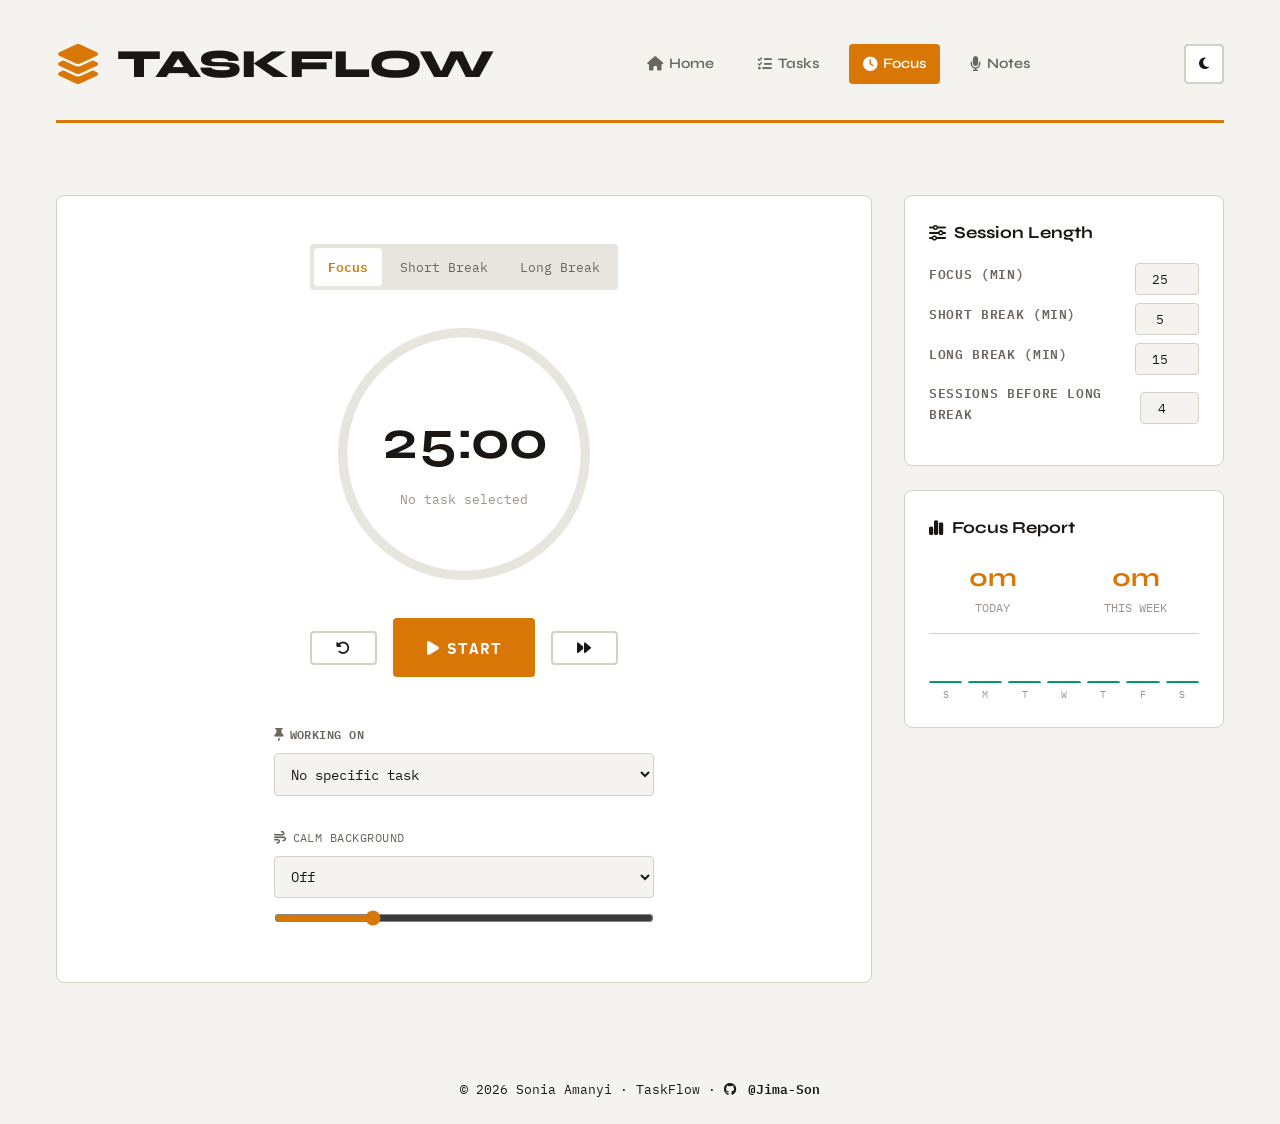
==== commit 5a3d56c1: "feat: implement dashboard layout and theme management with cross-page transitions" ====
--- a/focus.html
+++ b/focus.html
@@ -21,6 +21,19 @@
     <link rel="stylesheet" href="css/focus.css">
 </head>
 <body>
+    <!-- Applies the saved theme before first paint so there's no flash
+         of the default light theme while the rest of the JS loads. -->
+    <script>
+    (function() {
+        try {
+            var raw = localStorage.getItem('taskflow_settings');
+            var theme = raw ? (JSON.parse(raw).theme || 'light') : 'light';
+            if (theme === 'dark') document.body.classList.add('dark-theme');
+            else if (theme === 'soft') document.body.classList.add('soft-theme');
+        } catch (e) {}
+    })();
+    </script>
+
     <div class="container">
         <header class="header">
             <div class="header-top">
@@ -29,6 +42,7 @@
                     <h1>TaskFlow</h1>
                 </div>
                 <nav class="app-nav" id="appNav">
+                    <a href="dashboard.html"><i class="fas fa-house"></i> Home</a>
                     <a href="index.html"><i class="fas fa-list-check"></i> Tasks</a>
                     <a href="focus.html" class="active"><i class="fas fa-clock"></i> Focus</a>
                     <a href="notes.html"><i class="fas fa-microphone"></i> Notes</a>
@@ -142,4 +156,4 @@
     </p>
 </footer>
 </body>
-</html>
+</html>
--- a/css/style.css
+++ b/css/style.css
@@ -1,3 +1,13 @@
+/* ================================
+   Cross-page transitions
+   Native browser feature — smooth cross-fade when navigating between
+   TaskFlow's pages (Chrome/Edge 126+, Safari 18.2+). No JS needed;
+   browsers without support just navigate normally, nothing breaks.
+   ================================ */
+@view-transition {
+    navigation: auto;
+}
+
 /* ================================
    CSS Variables & Theme Configuration
    ================================ */
@@ -62,6 +72,30 @@
     --color-overlay: rgba(0, 0, 0, 0.7);
 }
 
+/* Solid Theme — flat, calm, single-color background. No particles,
+   no warm/amber accents; a plain neutral surface for anyone who
+   finds the default palette too busy. */
+body.soft-theme {
+    --color-bg-primary: #eef1f6;
+    --color-bg-secondary: #ffffff;
+    --color-bg-tertiary: #e2e6ee;
+    --color-text-primary: #2b2f3a;
+    --color-text-secondary: #5b6270;
+    --color-text-tertiary: #8b93a3;
+
+    --color-accent-primary: #6366f1;   /* Indigo */
+    --color-accent-secondary: #14b8a6; /* Teal */
+    --color-accent-tertiary: #f43f5e;  /* Rose */
+
+    --color-border: #d8dce4;
+    --color-shadow: rgba(43, 47, 58, 0.08);
+    --color-overlay: rgba(43, 47, 58, 0.55);
+}
+
+body.soft-theme #particles-js {
+    display: none;
+}
+
 /* ================================
    Base Styles & Reset
    ================================ */
@@ -476,6 +510,7 @@
 .task-header {
     display: flex;
     align-items: center;
+    flex-wrap: wrap;
     gap: var(--spacing-sm);
     margin-bottom: var(--spacing-sm);
 }
@@ -748,6 +783,29 @@
         width: 100%;
         justify-content: center;
     }
+
+    /* Task cards: move edit/delete onto their own row instead of a
+       squeezed third grid column, which was pushing them out of view
+       (and clipping them, since .task-card has overflow: hidden). */
+    .task-card {
+        grid-template-columns: auto 1fr;
+        grid-template-areas:
+            "checkbox content"
+            "actions  actions";
+        row-gap: var(--spacing-sm);
+    }
+    .task-checkbox { grid-area: checkbox; }
+    .task-content { grid-area: content; }
+    .task-actions {
+        grid-area: actions;
+        justify-content: flex-end;
+        padding-top: var(--spacing-sm);
+        border-top: 1px solid var(--color-border);
+    }
+    .task-actions .icon-btn {
+        width: 44px;
+        height: 44px;
+    }
 }
 
 /* ================================
--- a/css/focus.css
+++ b/css/focus.css
@@ -264,6 +264,59 @@
     font-family: var(--font-mono);
     font-size: 0.62rem;
     color: var(--color-text-tertiary);
+}
+
+.session-toast {
+    position: fixed;
+    bottom: 24px;
+    right: 24px;
+    display: flex;
+    align-items: center;
+    gap: 12px;
+    background: var(--color-bg-secondary);
+    border: 1px solid var(--color-border);
+    border-left: 3px solid var(--color-accent-primary);
+    border-radius: var(--radius-md);
+    padding: 14px 16px;
+    box-shadow: 0 8px 24px rgba(0, 0, 0, 0.25);
+    max-width: 320px;
+    font-family: var(--font-mono);
+    font-size: 0.88rem;
+    color: var(--color-text-primary);
+    transform: translateY(16px);
+    opacity: 0;
+    pointer-events: none;
+    transition: transform 0.25s ease, opacity 0.25s ease;
+    z-index: 1000;
+}
+.session-toast.show {
+    transform: translateY(0);
+    opacity: 1;
+    pointer-events: auto;
+}
+.session-toast i.fa-circle-check {
+    color: var(--color-accent-primary);
+    font-size: 1.1rem;
+    flex-shrink: 0;
+}
+.toast-message { flex: 1; line-height: 1.4; }
+.toast-close {
+    background: none;
+    border: none;
+    color: var(--color-text-tertiary);
+    cursor: pointer;
+    font-size: 0.85rem;
+    flex-shrink: 0;
+}
+.toast-close:hover { color: var(--color-text-primary); }
+
+@media (max-width: 640px) {
+    .session-toast {
+        left: 16px;
+        right: 16px;
+        bottom: 16px;
+        max-width: none;
+    }
 }
 
 /* Break mode tint */
@@ -308,4 +361,4 @@
     .focus-main { padding: var(--spacing-lg) var(--spacing-md); }
     .side-card { padding: var(--spacing-md); }
     .timer-controls { flex-wrap: wrap; justify-content: center; }
-}
+}
